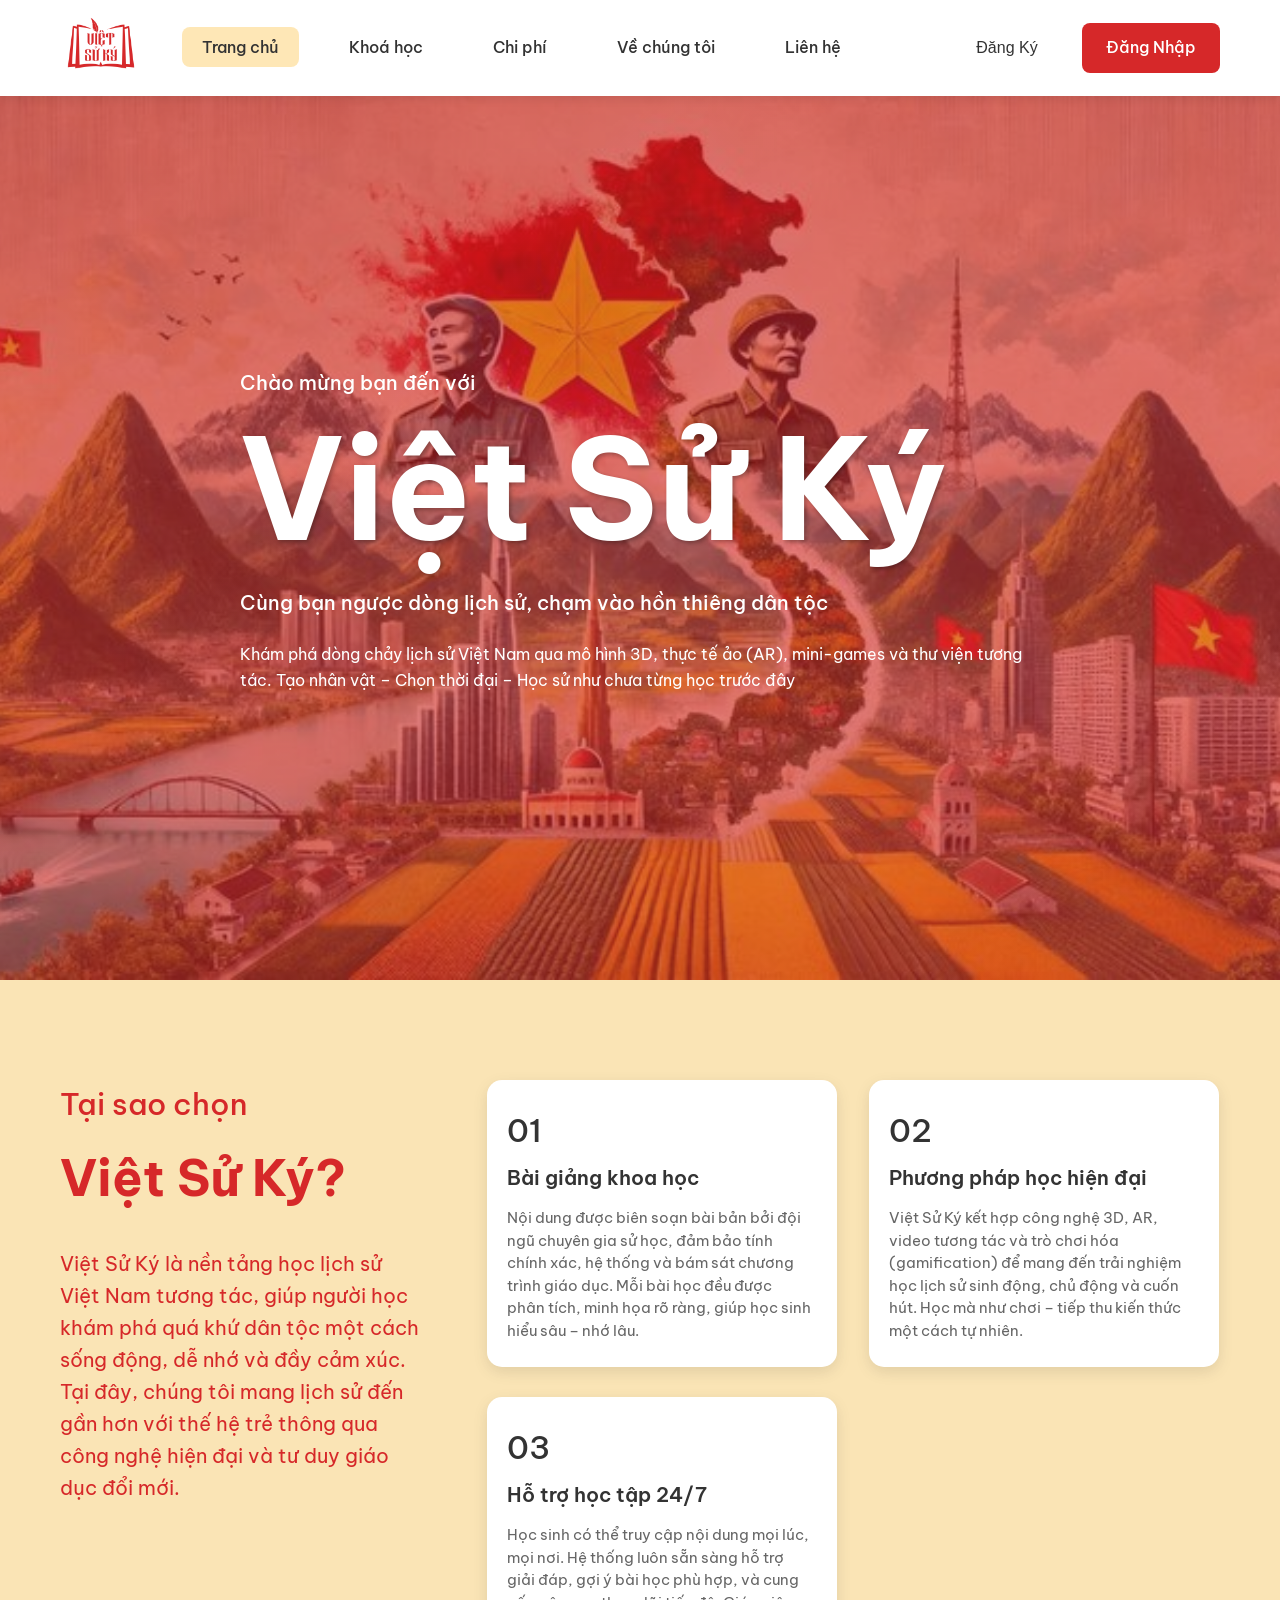
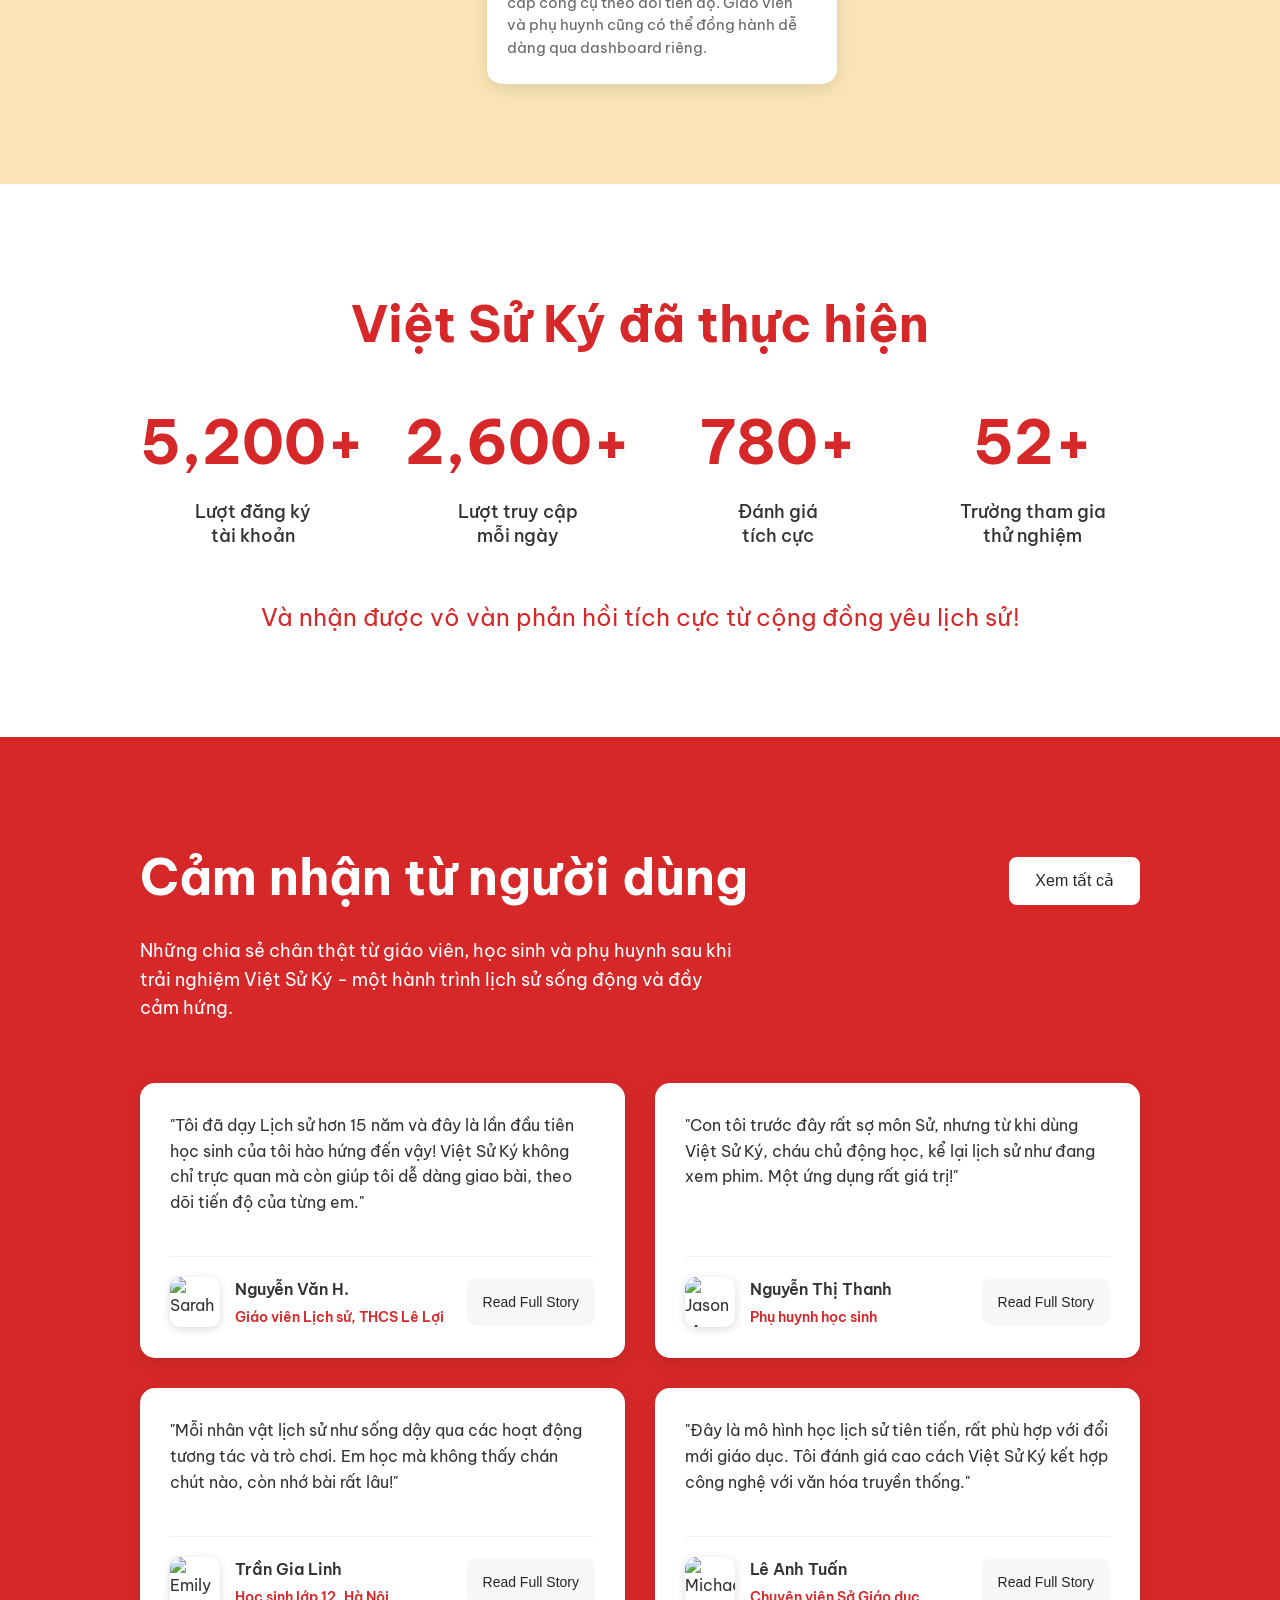
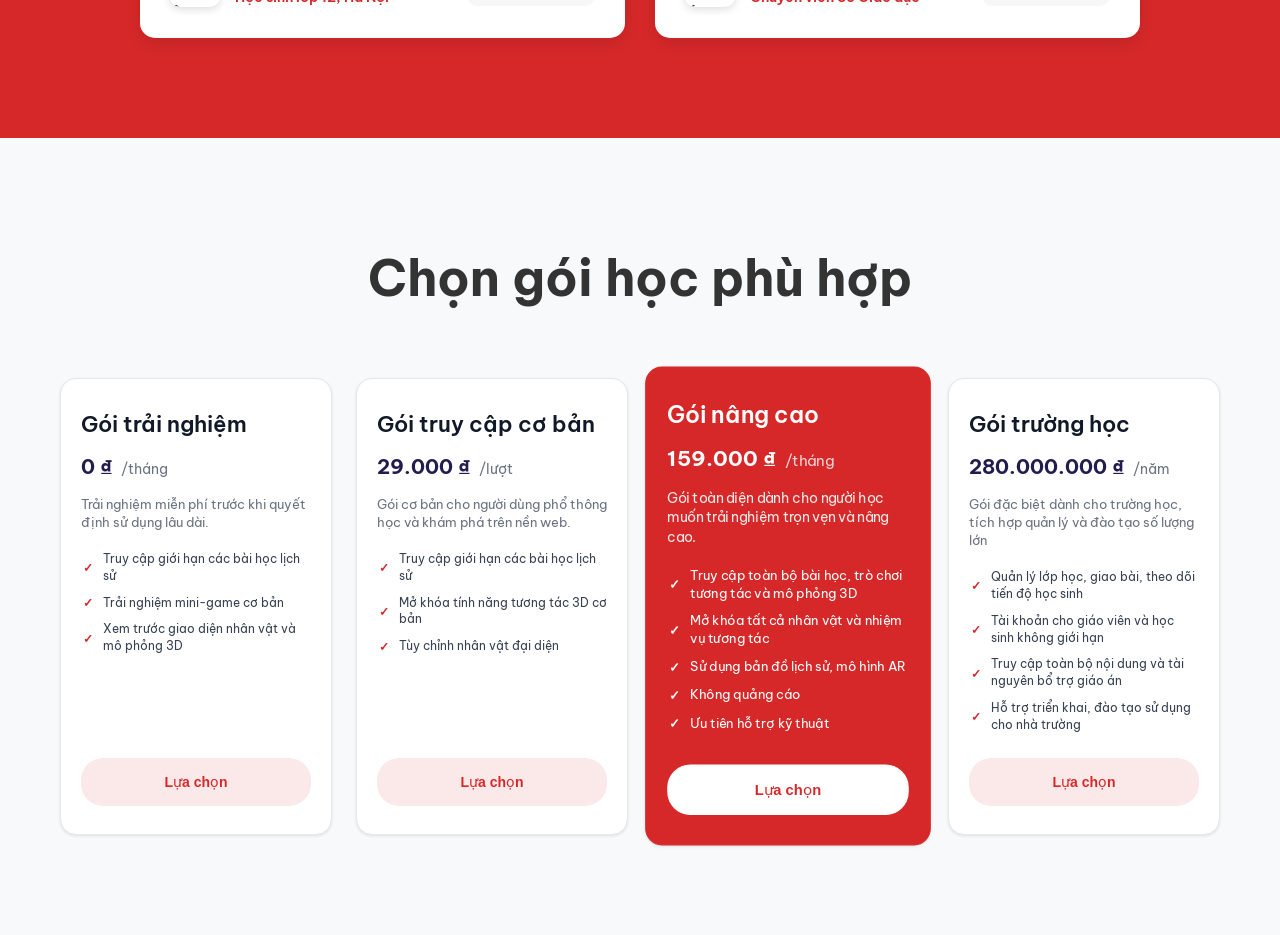
==== index.html @ 9596177c "1" ====
<!DOCTYPE html>
<html lang="vi">

<head>
    <meta charset="UTF-8">
    <meta name="viewport" content="width=device-width, initial-scale=1.0">
    <link href="https://fonts.googleapis.com/css?family=Be+Vietnam+Pro:300,400,500,600,700&display=swap"
        rel="stylesheet" />
    <link href="https://fonts.googleapis.com/css?family=Be+Vietnam:300,400,500,600,700&display=swap" rel="stylesheet" />
    <link href="css/main.css" rel="stylesheet" />
    <link href="css/page-transition.css" rel="stylesheet" />
    <title>Việt Sử Ký - Trang học lịch sử Việt Nam</title>
    <script>
        // Immediate loader hide for back navigation
        if (window.performance && window.performance.navigation.type === 2) {
            // This is back/forward navigation - hide loader immediately
            document.addEventListener('DOMContentLoaded', function () {
                const loader = document.getElementById('pageLoader');
                if (loader) {
                    loader.style.display = 'none';
                }
                const pageContent = document.querySelector('.page-content');
                if (pageContent) {
                    pageContent.style.opacity = '1';
                    pageContent.style.transform = 'translateY(0)';
                }
                // Header will be handled by script.js
                document.body.style.opacity = '1';
            });
        }
    </script>
</head>

<body>
    <!-- Page Loader -->
    <div id="pageLoader" class="page-loader">
        <div class="loader-content">
            <div class="loader-logo">
                <img src="images/logo.png" alt="Việt Sử Ký Logo">
            </div>
            <div class="loader-title">Việt Sử Ký</div>
            <div class="loader-text">Đang tải...</div>
            <div class="loader-progress">
                <div class="progress-bar"></div>
            </div>
            <div class="progress-percentage">0%</div>
        </div>
    </div>

    <!-- Header -->
    <header class="header">
        <div class="container">
            <div class="nav-left">
                <div class="logo">
                    <img data-navigate="index" src="images/logo.png" alt="Việt Sử Ký Logo" class="logo-image">
                </div>
                <nav class="nav">
                    <ul class="nav-menu">
                        <li><a data-navigate="index" href="#" class="nav-link active">Trang chủ</a></li>
                        <li><a href="courses.html" data-navigate="courses" class="nav-link">Khoá học</a></li>
                        <li><a href="#pricing" class="nav-link">Chi phí</a></li>
                        <li><a href="#about" class="nav-link">Về chúng tôi</a></li>
                        <li><a href="#contact" class="nav-link">Liên hệ</a></li>
                        <!-- Mobile Auth Buttons -->
                        <li class="mobile-auth-buttons">
                            <button data-navigate="register" class="btn btn-outline">Đăng Ký</button>
                            <a href="login.html" class="btn btn-primary" data-navigate="login">Đăng Nhập</a>
                        </li>
                    </ul>
                </nav>
            </div>
            <div class="auth-buttons">
                <button data-navigate="register" class="btn btn-outline">Đăng Ký</button>
                <a href="login.html" class="btn btn-primary" data-navigate="login">Đăng Nhập</a>
            </div>
            <button class="mobile-menu-toggle">
                <span></span>
                <span></span>
                <span></span>
            </button>
        </div>
    </header>

    <!-- Page Content -->
    <div class="page-content">

        <!-- Hero Section -->
        <section class="hero">
            <div class="hero-background"></div>
            <div class="hero-content">
                <div class="hero-text">
                    <p class="hero-greeting">Chào mừng bạn đến với</p>
                    <h1 class="hero-title">Việt Sử Ký</h1>
                    <p class="hero-subtitle">Cùng bạn ngược dòng lịch sử, chạm vào hồn thiêng dân tộc</p>
                    <br>
                    <p>Khám phá dòng chảy lịch sử Việt Nam qua mô hình 3D, thực tế ảo (AR), mini-games và thư viện tương
                        tác. Tạo nhân vật – Chọn thời đại – Học sử như chưa từng học trước đây</p>
                </div>
            </div>
        </section>

        <!-- What makes us different section -->
        <section class="features">
            <div class="container">
                <div class="features-content">
                    <div class="features-text">
                        <h2 class="features-title">
                            <span class="features-title-small">Tại sao chọn</span>
                            <span class="features-title-large">Việt Sử Ký?</span>
                        </h2>
                        <p class="features-description">
                            Việt Sử Ký là nền tảng học lịch sử Việt Nam tương tác, giúp người học khám phá quá khứ dân
                            tộc một cách sống động, dễ nhớ và đầy cảm xúc. Tại đây, chúng tôi mang lịch sử đến gần hơn
                            với thế hệ trẻ thông qua công nghệ hiện đại và tư duy giáo dục đổi mới.

                        </p>
                    </div>
                    <div class="features-cards">
                        <div class="feature-card">
                            <div class="feature-number">01</div>
                            <h3 class="feature-title">Bài giảng khoa học</h3>
                            <p class="feature-description">
                                Nội dung được biên soạn bài bản bởi đội ngũ chuyên gia sử học, đảm bảo tính chính xác,
                                hệ thống và bám sát chương trình giáo dục. Mỗi bài học đều được phân tích, minh họa rõ
                                ràng, giúp học sinh hiểu sâu – nhớ lâu.
                            </p>
                        </div>
                        <div class="feature-card">
                            <div class="feature-number">02</div>
                            <h3 class="feature-title">Phương pháp học hiện đại</h3>
                            <p class="feature-description">
                                Việt Sử Ký kết hợp công nghệ 3D, AR, video tương tác và trò chơi hóa (gamification) để
                                mang đến trải nghiệm học lịch sử sinh động, chủ động và cuốn hút. Học mà như chơi – tiếp
                                thu kiến thức một cách tự nhiên.
                            </p>
                        </div>
                        <div class="feature-card">
                            <div class="feature-number">03</div>
                            <h3 class="feature-title">Hỗ trợ học tập 24/7</h3>
                            <p class="feature-description">
                                Học sinh có thể truy cập nội dung mọi lúc, mọi nơi. Hệ thống luôn sẵn sàng hỗ trợ giải
                                đáp, gợi ý bài học phù hợp, và cung cấp công cụ theo dõi tiến độ. Giáo viên và phụ huynh
                                cũng có thể đồng hành dễ dàng qua dashboard riêng.

                            </p>
                        </div>
                    </div>
                </div>
            </div>
        </section>

        <!-- Achievements section -->
        <section class="achievements">
            <div class="container">
                <div class="achievements-content">
                    <div class="achievements-text">
                        <h2 class="achievements-title">Việt Sử Ký đã thực hiện</h2>

                    </div>
                    <div class="achievements-stats">
                        <div class="stat-item">
                            <div class="stat-number">10,000+</div>
                            <div class="stat-label">Lượt đăng ký<br>tài khoản</div>
                        </div>
                        <div class="stat-item">
                            <div class="stat-number">5,000+</div>
                            <div class="stat-label">Lượt truy cập<br>mỗi ngày</div>
                        </div>
                        <div class="stat-item">
                            <div class="stat-number">1,500+</div>
                            <div class="stat-label">Đánh giá<br>tích cực</div>
                        </div>
                        <div class="stat-item">
                            <div class="stat-number">100+</div>
                            <div class="stat-label">Trường tham gia<br>thử nghiệm</div>
                        </div>
                    </div>
                    <br> <br>
                    <div class="achievements-text">
                        <p class="achievements-description">
                            Và nhận được vô vàn phản hồi tích cực từ cộng đồng yêu lịch sử!
                        </p>
                    </div>
                </div>
            </div>
        </section>

        <!-- Feedback section -->
        <section class="feedback">
            <div class="container">
                <div class="feedback-header">
                    <div class="feedback-title">
                        <h2>Cảm nhận từ người dùng</h2>
                        <p>Những chia sẻ chân thật từ giáo viên, học sinh và phụ huynh sau khi trải nghiệm Việt Sử Ký -
                            một hành trình lịch sử sống động và đầy cảm hứng.</p>
                    </div>
                    <button class="btn btn-outline">Xem tất cả</button>
                </div>
                <div class="feedback-grid">
                    <div class="feedback-card">
                        <p class="feedback-text">
                            "Tôi đã dạy Lịch sử hơn 15 năm và đây là lần đầu tiên học sinh của tôi hào hứng đến vậy!
                            Việt Sử Ký không chỉ trực quan mà còn giúp tôi dễ dàng giao bài, theo dõi tiến độ của từng
                            em."
                        </p>
                        <div class="feedback-author">
                            <div class="author-info">
                                <div class="author-avatar">
                                    <img src="https://i.pravatar.cc/50?img=1" alt="Sarah L">
                                </div>
                                <div class="author-details">
                                    <span class="author-name">Nguyễn Văn H.</span>
                                    <span class="author-job">Giáo viên Lịch sử, THCS Lê Lợi</span>
                                </div>
                            </div>
                            <button class="read-more">Read Full Story</button>
                        </div>
                    </div>
                    <div class="feedback-card">
                        <p class="feedback-text">
                            "Con tôi trước đây rất sợ môn Sử, nhưng từ khi dùng Việt Sử Ký, cháu chủ động học, kể lại
                            lịch sử như đang xem phim. Một ứng dụng rất giá trị!"
                        </p>
                        <div class="feedback-author">
                            <div class="author-info">
                                <div class="author-avatar">
                                    <img src="https://i.pravatar.cc/50?img=11" alt="Jason M">
                                </div>
                                <div class="author-details">
                                    <span class="author-name">Nguyễn Thị Thanh</span>
                                    <span class="author-job">Phụ huynh học sinh</span>
                                </div>
                            </div>
                            <button class="read-more">Read Full Story</button>
                        </div>
                    </div>
                    <div class="feedback-card">
                        <p class="feedback-text">
                            "Mỗi nhân vật lịch sử như sống dậy qua các hoạt động tương tác và trò chơi. Em học mà không
                            thấy chán chút nào, còn nhớ bài rất lâu!"

                        </p>
                        <div class="feedback-author">
                            <div class="author-info">
                                <div class="author-avatar">
                                    <img src="https://i.pravatar.cc/50?img=5" alt="Emily R">
                                </div>
                                <div class="author-details">
                                    <span class="author-name">Trần Gia Linh</span>
                                    <span class="author-job">Học sinh lớp 12, Hà Nội</span>
                                </div>
                            </div>
                            <button class="read-more">Read Full Story</button>
                        </div>
                    </div>
                    <div class="feedback-card">
                        <p class="feedback-text">
                            "Đây là mô hình học lịch sử tiên tiến, rất phù hợp với đổi mới giáo dục. Tôi đánh giá cao
                            cách Việt Sử Ký kết hợp công nghệ với văn hóa truyền thống."
                        </p>
                        <div class="feedback-author">
                            <div class="author-info">
                                <div class="author-avatar">
                                    <img src="https://i.pravatar.cc/50?img=8" alt="Michael K">
                                </div>
                                <div class="author-details">
                                    <span class="author-name">Lê Anh Tuấn</span>
                                    <span class="author-job">Chuyên viên Sở Giáo dục</span>
                                </div>
                            </div>
                            <button class="read-more">Read Full Story</button>
                        </div>
                    </div>
                </div>
            </div>
        </section>

        <!-- Pricing section -->
        <section class="pricing" id="pricing">
            <div class="container">
                <h2 class="pricing-title">Chọn gói học phù hợp</h2>
                <div class="pricing-grid">
                    <div class="pricing-card">
                        <div class="pricing-header">
                            <h3 class="plan-name">Gói trải nghiệm</h3>
                            <div class="plan-price">
                                <span class="price">0 ₫</span>
                                <span class="period">/tháng</span>
                            </div>
                            <p class="plan-description">
                                Trải nghiệm miễn phí trước khi quyết định sử dụng lâu dài.
                            </p>
                        </div>
                        <div class="pricing-features">
                            <div class="feature">
                                <span class="feature-icon">✓</span>
                                <span class="feature-text">Truy cập giới hạn các bài học lịch sử</span>
                            </div>
                            <div class="feature">
                                <span class="feature-icon">✓</span>
                                <span class="feature-text">Trải nghiệm mini-game cơ bản</span>
                            </div>
                            <div class="feature">
                                <span class="feature-icon">✓</span>
                                <span class="feature-text">Xem trước giao diện nhân vật và mô phỏng 3D</span>
                            </div>
                        </div>
                        <button class="btn btn-outline pricing-btn">Lựa chọn</button>
                    </div>

                    <div class="pricing-card">
                        <div class="pricing-header">
                            <h3 class="plan-name">Gói truy cập cơ bản</h3>
                            <div class="plan-price">
                                <span class="price">29.000 ₫</span>
                                <span class="period">/lượt</span>
                            </div>
                            <p class="plan-description">
                                Gói cơ bản cho người dùng phổ thông học và khám phá trên nền web.
                            </p>
                        </div>
                        <div class="pricing-features">
                            <div class="feature">
                                <span class="feature-icon">✓</span>
                                <span class="feature-text">Truy cập giới hạn các bài học lịch sử</span>
                            </div>
                            <div class="feature">
                                <span class="feature-icon">✓</span>
                                <span class="feature-text">Mở khóa tính năng tương tác 3D cơ bản</span>
                            </div>
                            <div class="feature">
                                <span class="feature-icon">✓</span>
                                <span class="feature-text">Tùy chỉnh nhân vật đại diện</span>
                            </div>
                        </div>
                        <button class="btn btn-outline pricing-btn">Lựa chọn</button>
                    </div>

                    <div class="pricing-card featured">
                        <div class="pricing-header">
                            <h3 class="plan-name">Gói nâng cao</h3>
                            <div class="plan-price">
                                <span class="price">159.000 ₫</span>
                                <span class="period">/tháng</span>
                            </div>
                            <p class="plan-description">
                                Gói toàn diện dành cho người học muốn trải nghiệm trọn vẹn và nâng cao.
                            </p>
                        </div>
                        <div class="pricing-features">
                            <div class="feature">
                                <span class="feature-icon">✓</span>
                                <span class="feature-text">Truy cập toàn bộ bài học, trò chơi tương tác và mô phỏng 3D</span>
                            </div>
                            <div class="feature">
                                <span class="feature-icon">✓</span>
                                <span class="feature-text">Mở khóa tất cả nhân vật và nhiệm vụ tương tác</span>
                            </div>
                            <div class="feature">
                                <span class="feature-icon">✓</span>
                                <span class="feature-text">Sử dụng bản đồ lịch sử, mô hình AR</span>
                            </div>
                            <div class="feature">
                                <span class="feature-icon">✓</span>
                                <span class="feature-text">Không quảng cáo</span>
                            </div>
                            <div class="feature">
                                <span class="feature-icon">✓</span>
                                <span class="feature-text">Ưu tiên hỗ trợ kỹ thuật</span>
                            </div>
                        </div>
                        <button class="btn btn-primary pricing-btn">Lựa chọn</button>
                    </div>

                    <div class="pricing-card">
                        <div class="pricing-header">
                            <h3 class="plan-name">Gói trường học</h3>
                            <div class="plan-price">
                                <span class="price">280.000.000 ₫</span>
                                <span class="period">/năm</span>
                            </div>
                            <p class="plan-description">
                               Gói đặc biệt dành cho trường học, tích hợp quản lý và đào tạo số lượng lớn
                            </p>
                        </div>
                        <div class="pricing-features">
                            <div class="feature">
                                <span class="feature-icon">✓</span>
                                <span class="feature-text">Quản lý lớp học, giao bài, theo dõi tiến độ học sinh</span>
                            </div>
                            <div class="feature">
                                <span class="feature-icon">✓</span>
                                <span class="feature-text">Tài khoản cho giáo viên và học sinh không giới hạn</span>
                            </div>
                            <div class="feature">
                                <span class="feature-icon">✓</span>
                                <span class="feature-text">Truy cập toàn bộ nội dung và tài nguyên bổ trợ giáo án</span>
                            </div>
                            <div class="feature">
                                <span class="feature-icon">✓</span>
                                <span class="feature-text">Hỗ trợ triển khai, đào tạo sử dụng cho nhà trường</span>
                            </div>
                        </div>
                        <button class="btn btn-outline pricing-btn">Lựa chọn</button>
                    </div>
                </div>
            </div>
        </section>

        <script src="js/navigation.js"></script>
        <script src="js/script.js"></script>
        <script src="js/page-transition.js"></script>
        <script src="js/simple-navigation.js"></script>
    </div>
</body>

</html>
---- css/main.css ----
/* Reset and Base Styles */
* {
    margin: 0;
    padding: 0;
    box-sizing: border-box;
}

body {
    font-family: 'Be Vietnam Pro', sans-serif;
    line-height: 1.6;
    color: #333;
    background-color: #f8fafd;
    overflow-x: hidden;
    opacity: 0;
    transition: opacity 0.5s ease-in-out;
}

body.page-loaded {
    opacity: 1;
}

.container {
    max-width: 1200px;
    margin: 0 auto;
    padding: 0 20px;
    width: 100%;
}

/* Prevent horizontal scrolling */
html {
    overflow-x: hidden;
}

/* Smooth scrolling */
html {
    scroll-behavior: smooth;
}

/* Scroll Animations */
@keyframes fadeInUp {
    from {
        opacity: 0;
        transform: translateY(60px);
    }
    to {
        opacity: 1;
        transform: translateY(0);
    }
}

@keyframes fadeInLeft {
    from {
        opacity: 0;
        transform: translateX(-60px);
    }
    to {
        opacity: 1;
        transform: translateX(0);
    }
}

@keyframes fadeInRight {
    from {
        opacity: 0;
        transform: translateX(60px);
    }
    to {
        opacity: 1;
        transform: translateX(0);
    }
}

@keyframes fadeInDown {
    from {
        opacity: 0;
        transform: translateY(-60px);
    }
    to {
        opacity: 1;
        transform: translateY(0);
    }
}

@keyframes scaleIn {
    from {
        opacity: 0;
        transform: scale(0.8);
    }
    to {
        opacity: 1;
        transform: scale(1);
    }
}

@keyframes slideInUp {
    from {
        opacity: 0;
        transform: translateY(100px);
    }
    to {
        opacity: 1;
        transform: translateY(0);
    }
}

/* Base animation classes */
.animate-on-scroll {
    opacity: 0;
    transform: translateY(60px);
    transition: all 0.8s cubic-bezier(0.25, 0.46, 0.45, 0.94);
}

.animate-on-scroll.animate-in {
    opacity: 1;
    transform: translateY(0);
}

/* Specific animations for different elements */
.features.animate-on-scroll {
    animation: fadeInUp 1s ease-out forwards;
}

.achievements.animate-on-scroll {
    animation: fadeInUp 1s ease-out forwards;
}

.feedback.animate-on-scroll {
    animation: fadeInUp 1s ease-out forwards;
}

.pricing.animate-on-scroll {
    animation: fadeInUp 1s ease-out forwards;
}

/* Card animations */
.card-item {
    opacity: 0;
    transform: translateY(40px);
    transition: all 0.6s cubic-bezier(0.25, 0.46, 0.45, 0.94);
}

.card-item.animate-in {
    opacity: 1;
    transform: translateY(0);
}

/* Hero animation */
.hero-content {
    opacity: 0;
    transform: translateY(40px);
    transition: all 1.2s cubic-bezier(0.25, 0.46, 0.45, 0.94);
}

.hero-content.hero-revealed {
    opacity: 1;
    transform: translateY(0);
}

/* Achievements stats animation */
.achievements-stats .stat-item {
    opacity: 0;
    transform: translateY(30px);
    transition: all 0.6s cubic-bezier(0.25, 0.46, 0.45, 0.94);
}

.achievements-stats .stat-item.animate-in {
    opacity: 1;
    transform: translateY(0);
}

/* Header scroll effect */
.header {
    transition: all 0.6s ease-out;
    /* Header Animation for page load */
    opacity: 0;
    transform: translateY(-20px);
}

/* Header will be shown via JavaScript in script.js */

/* Enhanced hover effects */
.feature-card {
    transition: all 0.4s cubic-bezier(0.25, 0.46, 0.45, 0.94);
}

.feature-card:hover {
    transform: translateY(-10px) scale(1.02);
    box-shadow: 0 15px 40px rgba(0, 0, 0, 0.15);
}

.feedback-card {
    transition: all 0.4s cubic-bezier(0.25, 0.46, 0.45, 0.94);
}

.feedback-card:hover {
    transform: translateY(-8px) scale(1.01);
    box-shadow: 0 12px 35px rgba(0, 0, 0, 0.12);
}

.pricing-card {
    transition: all 0.4s cubic-bezier(0.25, 0.46, 0.45, 0.94);
}

.pricing-card:hover {
    transform: translateY(-6px) scale(1.02);
    box-shadow: 0 12px 30px rgba(0, 0, 0, 0.15);
}

.pricing-card.featured:hover {
    transform: scale(1.05) translateY(-8px);
    box-shadow: 0 20px 50px rgba(214, 40, 41, 0.3);
}

/* Smooth button animations */
.btn {
    transition: all 0.3s cubic-bezier(0.25, 0.46, 0.45, 0.94);
    position: relative;
    overflow: hidden;
}

.btn::before {
    content: '';
    position: absolute;
    top: 0;
    left: -100%;
    width: 100%;
    height: 100%;
    background: linear-gradient(90deg, transparent, rgba(255, 255, 255, 0.2), transparent);
    transition: left 0.6s;
}

.btn:hover::before {
    left: 100%;
}

.btn:hover {
    transform: translateY(-3px);
    box-shadow: 0 8px 25px rgba(0, 0, 0, 0.2);
}

/* Text reveal animation */
.text-reveal {
    opacity: 0;
    transform: translateY(30px);
    transition: all 0.8s cubic-bezier(0.25, 0.46, 0.45, 0.94);
}

.text-reveal.animate-in {
    opacity: 1;
    transform: translateY(0);
}

/* Scroll to top button animations */
.scroll-to-top:hover {
    background: #b21e1f !important;
    transform: translateY(0) scale(1.1) !important;
    box-shadow: 0 8px 25px rgba(214, 40, 41, 0.4) !important;
}

.scroll-to-top:active {
    transform: translateY(0) scale(0.95) !important;
}

/* Enhanced loading animations */
@keyframes pulseGlow {
    0%, 100% {
        box-shadow: 0 0 0 0 rgba(214, 40, 41, 0.4);
    }
    50% {
        box-shadow: 0 0 0 20px rgba(214, 40, 41, 0);
    }
}

.pricing-card.featured {
    animation: pulseGlow 3s infinite;
}

/* Staggered animations for statistics */
.stat-item:nth-child(1) { transition-delay: 0.1s; }
.stat-item:nth-child(2) { transition-delay: 0.2s; }
.stat-item:nth-child(3) { transition-delay: 0.3s; }
.stat-item:nth-child(4) { transition-delay: 0.4s; }

/* Enhanced feature cards */
.feature-card:nth-child(1) { transition-delay: 0.1s; }
.feature-card:nth-child(2) { transition-delay: 0.2s; }
.feature-card:nth-child(3) { transition-delay: 0.3s; }

/* Enhanced feedback cards */
.feedback-card:nth-child(1) { transition-delay: 0.1s; }
.feedback-card:nth-child(2) { transition-delay: 0.2s; }
.feedback-card:nth-child(3) { transition-delay: 0.3s; }
.feedback-card:nth-child(4) { transition-delay: 0.4s; }

/* Enhanced pricing cards */
.pricing-card:nth-child(1) { transition-delay: 0.1s; }
.pricing-card:nth-child(2) { transition-delay: 0.2s; }
.pricing-card:nth-child(3) { transition-delay: 0.3s; }
.pricing-card:nth-child(4) { transition-delay: 0.4s; }

/* Floating animation for elements */
@keyframes float {
    0%, 100% {
        transform: translateY(0);
    }
    50% {
        transform: translateY(-10px);
    }
}

.hero-content.hero-revealed {
    animation: float 6s ease-in-out infinite;
}

/* Smooth image loading */
img {
    opacity: 0;
    transition: opacity 0.5s ease-in-out;
}

img.loaded {
    opacity: 1;
}

/* Enhanced focus states */
.btn:focus,
.nav-link:focus,
.mobile-menu-toggle:focus {
    outline: 2px solid #d62829;
    outline-offset: 2px;
    box-shadow: 0 0 0 4px rgba(214, 40, 41, 0.2);
}

/* Scroll indicators */
.scroll-indicator {
    position: fixed;
    top: 0;
    left: 0;
    width: 100%;
    height: 4px;
    background: linear-gradient(90deg, #d62829, #ff6b6b);
    transform: scaleX(0);
    transform-origin: left;
    transition: transform 0.3s ease;
    z-index: 9999;
}

/* Reduced motion for accessibility */
@media (prefers-reduced-motion: reduce) {
    .animate-on-scroll,
    .card-item,
    .hero-content,
    .feature-card,
    .feedback-card,
    .pricing-card,
    .btn,
    .text-reveal {
        animation: none !important;
        transition: none !important;
    }
    
    .hero-content {
        opacity: 1;
        transform: none;
    }
    
    .animate-on-scroll {
        opacity: 1;
        transform: none;
    }
    
    .text-reveal {
        opacity: 1;
        transform: none;
    }
}

/* Buttons */
.btn {
    padding: 12px 24px;
    border: none;
    border-radius: 8px;
    font-size: 16px;
    font-weight: 500;
    cursor: pointer;
    transition: all 0.3s ease;
    text-decoration: none;
    display: inline-block;
    text-align: center;
    min-height: 48px;
    min-width: 120px;
    touch-action: manipulation;
    -webkit-tap-highlight-color: transparent;
}

.btn-primary {
    background-color: #d62829;
    color: white;
}

.btn-primary:hover {
    background-color: #b21e1f;
    transform: translateY(-2px);
}

.btn-outline {
    background-color: transparent;
    color: #333;
}

.btn-outline:hover {
    background-color: #333;
    color: white;
    transform: translateY(-2px);
}

/* Touch-friendly improvements */
@media (hover: none) and (pointer: coarse) {
    .btn:hover {
        transform: none;
    }
    
    .feature-card:hover {
        transform: none;
    }
    
    .pricing-card:hover {
        transform: none;
    }
}

/* Focus states for accessibility */
.btn:focus,
.nav-link:focus,
.mobile-menu-toggle:focus {
    outline: 2px solid #d62829;
    outline-offset: 2px;
}

/* Header */
.header {
    background-color: white;
    box-shadow: 0 2px 10px rgba(0, 0, 0, 0.1);
    position: fixed;
    top: 0;
    left: 0;
    right: 0;
    z-index: 1000;
}

.header .container {
    display: flex;
    justify-content: space-between;
    align-items: center;
    padding: 15px 20px;
}

.nav-left {
    display: flex;
    align-items: center;
    gap: 40px;
}

.logo-text {
    font-size: 24px;
    font-weight: 700;
    color: #d62829;
    text-decoration: none;
}

.nav-menu {
    display: flex;
    list-style: none;
    gap: 30px;
}

.nav-link {
    text-decoration: none;
    color: #333;
    font-weight: 500;
    padding: 10px 20px;
    border-radius: 8px;
    transition: all 0.3s ease;
    font-size: 16px;
}

.nav-link.active {
    background-color: rgba(252, 194, 74, 0.4);
    color: #333;
}

.nav-link:hover {
    background-color: rgba(252, 194, 74, 0.4);
    color: #333;
}

.auth-buttons {
    display: flex;
    gap: 15px;
}

/* Hide mobile auth buttons on desktop */
.mobile-auth-buttons {
    display: none;
}

/* Mobile Menu Toggle */
.mobile-menu-toggle {
    display: none;
    flex-direction: column;
    cursor: pointer;
    padding: 10px;
    border: none;
    background: none;
}

.mobile-menu-toggle span {
    width: 25px;
    height: 3px;
    background-color: #333;
    margin: 3px 0;
    transition: 0.3s;
}

.mobile-menu-toggle.active span:nth-child(1) {
    transform: rotate(-45deg) translate(-5px, 6px);
}

.mobile-menu-toggle.active span:nth-child(2) {
    opacity: 0;
}

.mobile-menu-toggle.active span:nth-child(3) {
    transform: rotate(45deg) translate(-5px, -6px);
}

/* Hero Section */
.hero {
    position: relative;
    height: 100vh;
    display: flex;
    align-items: center;
    background: linear-gradient(135deg, #cc1e1e 0%, #d62829 100%);
    overflow: hidden;
}

.hero-background {
    position: absolute;
    top: 0;
    left: 0;
    right: 0;
    bottom: 0;
    background-image: url('../images/v1_39.png');
    background-size: cover;
    background-position: center;
    opacity: 0.4;
}

.hero-content {
    position: relative;
    z-index: 2;
    width: 100%;
    padding: 0 240px;
}

.hero-text {
    text-align: left;
    color: white;
    max-width: 800px;
}

.hero-greeting {
    font-size: 20px;
    font-weight: 500;
    margin-bottom: 20px;
}

.hero-title {
    font-size: 140px;
    font-weight: 700;
    margin-bottom: 30px;
    text-shadow: 2px 2px 4px rgba(0, 0, 0, 0.3);
    line-height: 1;
}

.hero-subtitle {
    font-size: 20px;
    font-weight: 500;
    max-width: 600px;
    line-height: 1.4;
}

/* Features Section */
.features {
    padding: 100px 0;
    background-color: rgba(252, 194, 74, 0.4);
    overflow-x: hidden;
}

.features-content {
    display: grid;
    grid-template-columns: 1fr 2fr;
    gap: 60px;
    align-items: start;
}

.features-title-small {
    display: block;
    font-size: 30px;
    font-weight: 500;
    color: #d62829;
    margin-bottom: 10px;
}

.features-title-large {
    display: block;
    font-size: 50px;
    font-weight: 700;
    color: #d62829;
    margin-bottom: 30px;
}

.features-description {
    font-size: 20px;
    color: #d62829;
    line-height: 1.6;
}

.features-cards {
    display: grid;
    grid-template-columns: repeat(auto-fit, minmax(280px, 1fr));
    gap: 30px;
    justify-items: center;
}

.feature-card {
    background: white;
    padding: 25px 20px;
    border-radius: 15px;
    box-shadow: 0 5px 15px rgba(0, 0, 0, 0.1);
    transition: transform 0.3s ease;
    display: flex;
    flex-direction: column;
    justify-content: flex-start;
    min-height: 280px;
    width: 100%;
    max-width: 350px;
}

.feature-card:hover {
    transform: translateY(-5px);
}

.feature-number {
    font-size: 32px;
    font-weight: 500;
    color: #333;
    margin-bottom: 10px;
}

.feature-title {
    font-size: 20px;
    font-weight: 600;
    color: #333;
    margin-bottom: 12px;
    line-height: 1.2;
}

.feature-description {
    font-size: 15px;
    color: #666;
    line-height: 1.5;
    flex-grow: 1;
    overflow-y: auto;
    padding-right: 5px;
    max-height: 180px;
    scrollbar-width: thin;
    scrollbar-color: #d62829 #f0f0f0;
    margin-top: 5px;
}

.feature-description::-webkit-scrollbar {
    width: 6px;
}

.feature-description::-webkit-scrollbar-track {
    background: #f0f0f0;
    border-radius: 3px;
}

.feature-description::-webkit-scrollbar-thumb {
    background: #d62829;
    border-radius: 3px;
}

.feature-description::-webkit-scrollbar-thumb:hover {
    background: #b21e1f;
}

/* Achievements Section */
.achievements {
    padding: 100px 0;
    background-color: white;
}

.achievements-content {
    text-align: center;
    max-width: 1000px;
    margin: 0 auto;
}


.achievements-title {
    font-size: 50px;
    font-weight: 700;
    color: #d62829;
    margin-bottom: 30px;
}

.achievements-description {
    font-size: 24px;
    color: #d62829;
    line-height: 1.6;
    max-width: 900px;
    margin: 0 auto;
}

.achievements-stats {
    display: grid;
    grid-template-columns: repeat(4, 1fr);
    gap: 40px;
}

.stat-item {
    text-align: center;
}

.stat-number {
    font-size: 60px;
    font-weight: 700;
    color: #d62829;
    margin-bottom: 10px;
}

.stat-label {
    font-size: 18px;
    font-weight: 500;
    color: #333;
    line-height: 1.3;
}

/* Feedback Section */
.feedback {
    padding: 100px 0;
    background-color: #d62829;
}

.feedback-header {
    display: flex;
    justify-content: space-between;
    align-items: flex-start;
    margin-bottom: 60px;
    max-width: 1000px;
    margin-left: auto;
    margin-right: auto;
}

.feedback-title h2 {
    font-size: 50px;
    font-weight: 700;
    color: white;
    margin-bottom: 20px;
}

.feedback-title p {
    font-size: 18px;
    color: white;
    line-height: 1.6;
    max-width: 600px;
}

.feedback-header .btn {
    margin-top: 20px;
    background-color: white;
    color: #262626;
    border: 2px solid white;
    padding: 10px 24px;
    font-weight: 400;
    transition: all 0.3s ease;
}

.feedback-header .btn:hover {
    background-color: transparent;
    color: white;
}

.feedback-grid {
    display: grid;
    grid-template-columns: repeat(2, 1fr);
    gap: 30px;
    max-width: 1000px;
    margin: 0 auto;
}

.feedback-card {
    background: #FFFFFF;
    padding: 30px;
    border-radius: 15px;
    box-shadow: 0 5px 15px rgba(0, 0, 0, 0.1);
    transition: transform 0.3s ease;
    display: flex;
    flex-direction: column;
    justify-content: space-between;
    min-height: 250px;
    position: relative;
}

.feedback-card:hover {
    transform: translateY(-5px);
}

.feedback-text {
    font-size: 16px;
    color: #333;
    line-height: 1.6;
    margin-bottom: 40px;
    flex-grow: 1;
}

.feedback-author {
    display: flex;
    justify-content: space-between;
    align-items: center;
    margin-top: auto;
    padding-top: 20px;
    border-top: 1px solid #F0F0F0;
}

.author-info {
    display: flex;
    align-items: center;
    gap: 15px;
}

.author-details {
    display: flex;
    flex-direction: column;
    gap: 4px;
}

.author-avatar {
    width: 50px;
    height: 50px;
    border-radius: 10px;
    display: flex;
    align-items: center;
    justify-content: center;
    box-shadow: 0 2px 8px rgba(0,0,0,0.15);
    position: relative;
    overflow: hidden;
}

.author-avatar img {
    width: 100%;
    height: 100%;
    object-fit: cover;
    border-radius: 10px;
}

.author-name {
    font-weight: 600;
    color: #333;
    font-size: 16px;
}

.author-job {
    font-weight: 600;
    color: #d62829;
    font-size: 14px;
}

.read-more {
    background-color: #F7F7F8;
    border: none;
    color: #262626;
    font-weight: 500;
    cursor: pointer;
    padding: 16px 16px;
    border-radius: 10px;
    transition: all 0.3s ease;
    font-size: 14px;
    text-decoration: none;
}

.read-more:hover {
    background-color: #EEEEEE;
    color: #000000;
}

/* Pricing Section */
.pricing {
    padding: 100px 0;
    background-color: #F8F9FA;
}

.pricing-title {
    text-align: center;
    font-size: 50px;
    font-weight: 700;
    color: #333;
    margin-bottom: 60px;
}

.pricing-grid {
    display: grid;
    grid-template-columns: repeat(4, 1fr);
    gap: 24px;
    max-width: 1300px;
    margin: 0 auto;
}

.pricing-card {
    background: white;
    border: 1px solid #E5E7EB;
    border-radius: 16px;
    padding: 28px 20px;
    text-align: left;
    transition: transform 0.3s ease, box-shadow 0.3s ease;
    position: relative;
    box-shadow: 0 1px 3px rgba(0, 0, 0, 0.1);
    display: flex;
    flex-direction: column;
    height: 100%;
}

.pricing-card:hover {
    transform: translateY(-2px);
    box-shadow: 0 4px 12px rgba(0, 0, 0, 0.15);
}

.pricing-card.featured {
    background-color: #d62829;
    color: white;
    border-color: #d62829;
    transform: scale(1.05);
}

.pricing-card.featured:hover {
    transform: scale(1.05) translateY(-2px);
}

.plan-name {
    font-size: 22px;
    font-weight: 600;
    margin-bottom: 12px;
    color: #111827;
}

.pricing-card.featured .plan-name {
    color: white;
}

.plan-price {
    margin-bottom: 16px;
    display: block;
    line-height: 1.2;
}

.price {
    font-size: 20px;
    color: #231D4F;
    font-weight: 700;
    line-height: 1.2;
    display: inline-block;
    vertical-align: baseline;
}

.pricing-card.featured .price {
    color: white;
}

.period {
    font-size: 14px;
    color: #6B7280;
    font-weight: 400;
    line-height: 1.2;
    display: inline-block;
    vertical-align: baseline;
    margin-left: 4px;
}

.pricing-card.featured .period {
    color: rgba(255, 255, 255, 0.8);
}

.plan-description {
    font-size: 13px;
    color: #6B7280;
    margin-bottom: 20px;
    line-height: 1.4;
}

.pricing-card.featured .plan-description {
    color: rgba(255, 255, 255, 0.9);
}

.pricing-features {
    margin-bottom: 24px;
    flex-grow: 1;
    display: flex;
    flex-direction: column;
    gap: 10px;
}

.feature {
    display: flex;
    align-items: center;
    gap: 8px;
    margin-bottom: 0;
    font-size: 12px;
}

.feature-icon {
    color: #d62829;
    font-weight: bold;
    width: 14px;
    height: 14px;
    display: flex;
    align-items: center;
    justify-content: center;
    flex-shrink: 0;
}

.pricing-card.featured .feature-icon {
    color: white;
}

.feature-text {
    color: #374151;
    line-height: 1.4;
}

.pricing-card.featured .feature-text {
    color: white;
}

.pricing-btn {
    width: 100%;
    padding: 12px 24px;
    font-size: 14px;
    font-weight: 550;
    border-radius: 22px;
    border: 0px solid #d62829;
    background-color: #FBE9EA;
    color: #d62829;
    cursor: pointer;
    transition: all 0.3s ease;
    margin-top: auto;
}

.pricing-btn:hover {
    background-color: #d62829;
    color: white;
}

.pricing-card.featured .pricing-btn {
    background-color: white;
    color: #d62829;
    border: 1px solid white;
}

.pricing-card.featured .pricing-btn:hover {
    background-color: rgba(255, 255, 255, 0.9);
    color: #d62829;
}

/* Page content wrapper for transitions */
.page-content {
    opacity: 0;
    transform: translateY(30px);
    transition: all 0.8s ease-out;
    padding-top: 80px; /* Add padding to account for fixed header */
}

.page-content.show {
    opacity: 1;
    transform: translateY(0);
}

/* Direct page load - no transition */
.page-content.direct-load {
    opacity: 1;
    transform: translateY(0);
    transition: none;
    padding-top: 80px; /* Maintain padding for direct load */
}

@keyframes fadeInUp {
    from {
        opacity: 0;
        transform: translateY(30px);
    }
    to {
        opacity: 1;
        transform: translateY(0);
    }
}

/* Button loading states */
.btn-loading {
    position: relative;
    pointer-events: none;
}

.btn-loading span {
    opacity: 0.7;
}

.btn-loading::after {
    content: '';
    position: absolute;
    right: 10px;
    top: 50%;
    transform: translateY(-50%);
    width: 16px;
    height: 16px;
    border: 2px solid rgba(255, 255, 255, 0.3);
    border-top: 2px solid #fff;
    border-radius: 50%;
    animation: spin 1s linear infinite;
}

@keyframes spin {
    0% { transform: translateY(-50%) rotate(0deg); }
    100% { transform: translateY(-50%) rotate(360deg); }
}

/* Responsive Design */
@media (max-width: 1200px) {
    .container {
        padding: 0 40px;
    }
    
    .hero-content {
        padding: 0 60px;
    }
    
    .hero-title {
        font-size: 120px;
    }
    
    .pricing-grid {
        grid-template-columns: repeat(2, 1fr);
        gap: 25px;
    }
    
    .pricing-card:nth-child(3),
    .pricing-card:nth-child(4) {
        margin-top: 30px;
    }
    
    /* Mobile Navigation */
    .mobile-menu-toggle {
        display: flex;
    }
    
    .auth-buttons {
        display: none;
    }
    
    .nav-menu {
        position: fixed;
        top: 70px;
        left: -100%;
        width: 100%;
        background-color: white;
        flex-direction: column;
        box-shadow: 0 2px 10px rgba(0, 0, 0, 0.1);
        transition: left 0.3s ease;
        padding: 20px 0;
        z-index: 1001;
        max-height: calc(100vh - 70px);
        overflow-y: auto;
    }
    
    .nav-menu.mobile-active {
        left: 0;
    }
    
    .nav-menu li {
        width: 100%;
        text-align: center;
    }
    
    .nav-link {
        display: block;
        padding: 15px 20px;
        width: 100%;
    }
    
    /* Mobile Auth Buttons in Menu */
    .mobile-auth-buttons {
        display: flex;
        flex-direction: column;
        padding: 20px;
        gap: 15px;
        border-top: 1px solid #eee;
        margin-top: 20px;
    }
    
    .mobile-auth-buttons .btn {
        width: 100%;
        padding: 12px 20px;
        text-align: center;
        text-decoration: none;
        border-radius: 5px;
        font-weight: 500;
        transition: all 0.3s ease;
    }
    
    .mobile-auth-buttons .btn-outline {
        border: 2px solid #d62829;
        color: #d62829;
        background: transparent;
    }
    
    .mobile-auth-buttons .btn-outline:hover {
        background: #d62829;
        color: white;
    }
    
    .mobile-auth-buttons .btn-primary {
        background: #d62829;
        color: white;
        border: 2px solid #d62829;
    }
    
    .mobile-auth-buttons .btn-primary:hover {
        background: #b21e1f;
        border-color: #b21e1f;
    }
}

@media (max-width: 1024px) {
    .container {
        padding: 0 30px;
    }
    
    .hero-content {
        padding: 0 50px;
    }
    
    .hero-title {
        font-size: 100px;
    }
    
    .features-cards {
        grid-template-columns: repeat(auto-fit, minmax(250px, 1fr));
        gap: 25px;
    }
    
    .features-content {
        grid-template-columns: 1fr;
        gap: 50px;
        text-align: center;
    }
    
    .achievements-stats {
        grid-template-columns: repeat(2, 1fr);
        gap: 30px;
    }
    
    .achievements-title {
        font-size: 40px;
    }
    
    .achievements-description {
        font-size: 18px;
    }
    
    .stat-number {
        font-size: 48px;
    }
    
    .stat-label {
        font-size: 16px;
    }
    
    .feedback-grid {
        grid-template-columns: repeat(2, 1fr);
        gap: 25px;
    }
    
    .pricing-grid {
        grid-template-columns: repeat(2, 1fr);
        gap: 20px;
    }
    
    .pricing-card {
        padding: 32px 24px;
    }
    
    .pricing-card.featured {
        transform: none;
        border: 2px solid #d62829;
    }
    
    .plan-name {
        font-size: 22px;
        margin-bottom: 12px;
    }
    
    .price {
        font-size: 32px;
        margin-bottom: 4px;
    }
    
    .period {
        font-size: 16px;
        margin-bottom: 16px;
    }
    
    .plan-description {
        font-size: 14px;
        margin-bottom: 24px;
    }
    
    .feature-text {
        font-size: 13px;
    }
    
    .pricing-btn {
        padding: 14px 28px;
        font-size: 15px;
    }
}

@media (max-width: 768px) {
    .container {
        padding: 0 20px;
    }
    
    .hero {
        height: 80vh;
    }
    
    .hero-title {
        font-size: 80px;
    }
    
    .hero-content {
        padding: 0 20px;
    }
    
    .hero-greeting {
        font-size: 18px;
    }
    
    .hero-subtitle {
        font-size: 18px;
    }
    
    .mobile-menu-toggle {
        display: flex;
    }
    
    .nav-left {
        gap: 20px;
    }
    
    .header .container {
        flex-wrap: wrap;
    }
    
    .nav-menu {
        position: fixed;
        top: 70px;
        left: -100%;
        width: 100%;
        background-color: white;
        flex-direction: column;
        box-shadow: 0 2px 10px rgba(0, 0, 0, 0.1);
        transition: left 0.3s ease;
        padding: 20px 0;
        z-index: 1001;
        max-height: calc(100vh - 70px);
        overflow-y: auto;
    }
    
    .nav-menu.mobile-active {
        left: 0;
    }
    
    .nav-menu li {
        width: 100%;
        text-align: center;
    }
    
    .nav-link {
        display: block;
        padding: 15px 20px;
        width: 100%;
    }
    
    /* Mobile Auth Buttons in Menu */
    .mobile-auth-buttons {
        display: flex;
        flex-direction: column;
        padding: 20px;
        gap: 15px;
        border-top: 1px solid #eee;
        margin-top: 20px;
    }
    
    .mobile-auth-buttons .btn {
        width: 100%;
        padding: 12px 20px;
        text-align: center;
        text-decoration: none;
        border-radius: 5px;
        font-weight: 500;
        transition: all 0.3s ease;
    }
    
    .mobile-auth-buttons .btn-outline {
        border: 2px solid #d62829;
        color: #d62829;
        background: transparent;
    }
    
    .mobile-auth-buttons .btn-outline:hover {
        background: #d62829;
        color: white;
    }
    
    .mobile-auth-buttons .btn-primary {
        background: #d62829;
        color: white;
        border: 2px solid #d62829;
    }
    
    .mobile-auth-buttons .btn-primary:hover {
        background: #b21e1f;
        border-color: #b21e1f;
    }
}

@media (max-width: 480px) {
    .container {
        padding: 0 15px;
    }
    
    .hero {
        height: 70vh;
    }
    
    .hero-title {
        font-size: 60px;
    }
    
    .hero-content {
        padding: 0 15px;
    }
    
    .hero-greeting {
        font-size: 16px;
    }
    
    .hero-subtitle {
        font-size: 16px;
    }
    
    .header .container {
        padding: 10px 15px;
    }
    
    .logo-text {
        font-size: 20px;
    }
    
    .btn {
        padding: 10px 20px;
        font-size: 14px;
    }
    
    .auth-buttons {
        flex-direction: column;
        gap: 8px;
        width: 100%;
    }
    
    .auth-buttons .btn {
        width: 100%;
    }
    
    .features {
        padding: 40px 0;
    }
    
    .features-title-small {
        font-size: 20px;
    }
    
    .features-title-large {
        font-size: 32px;
    }
    
    .features-description {
        font-size: 16px;
    }
    
    .feature-card {
        padding: 20px 15px;
        min-height: 250px;
        max-width: 100%;
        width: 100%;
    }
    
    .feature-number {
        font-size: 26px;
        margin-bottom: 8px;
    }
    
    .feature-title {
        font-size: 16px;
        margin-bottom: 10px;
    }
    
    .feature-description {
        font-size: 13px;
        max-height: 160px;
        padding-right: 3px;
    }
    
    .feature-description::-webkit-scrollbar {
        width: 4px;
    }
    
    .achievements {
        padding: 40px 0;
    }
    
    .achievements-text {
        margin-bottom: 40px;
    }
    
    .achievements-title {
        font-size: 28px;
    }
    
    .achievements-description {
        font-size: 14px;
    }
    
    .achievements-stats {
        grid-template-columns: repeat(2, 1fr);
        gap: 15px;
    }
    
    .stat-number {
        font-size: 32px;
    }
    
    .stat-label {
        font-size: 12px;
    }
    
    .feedback {
        padding: 40px 0;
    }
    
    .feedback-title h2 {
        font-size: 32px;
    }
    
    .feedback-title p {
        font-size: 16px;
    }
    
    .feedback-card {
        padding: 20px;
        min-height: 200px;
    }
    
    .feedback-text {
        font-size: 14px;
        margin-bottom: 25px;
    }
    
    .feedback-author {
        padding-top: 15px;
        flex-direction: column;
        gap: 15px;
        text-align: center;
    }
    
    .author-avatar {
        width: 40px;
        height: 40px;
    }
    
    .read-more {
        padding: 6px 12px;
        font-size: 12px;
    }
    
    .pricing {
        padding: 40px 0;
    }
    
    .pricing-title {
        font-size: 32px;
    }
    
    .pricing-card {
        padding: 30px 20px;
        margin-bottom: 16px;
    }
    
    .pricing-card.featured {
        transform: none;
        border: 2px solid #d62829;
    }
    
    .plan-name {
        font-size: 20px;
        margin-bottom: 12px;
    }
    
    .price {
        font-size: 28px;
        margin-bottom: 4px;
    }
    
    .period {
        font-size: 16px;
        margin-bottom: 16px;
    }
    
    .plan-description {
        font-size: 14px;
        margin-bottom: 24px;
    }
    
    .feature-text {
        font-size: 12px;
    }
    
    .pricing-btn {
        padding: 12px 24px;
        font-size: 14px;
    }
}

/* Landscape orientation for tablets */
@media (max-width: 1024px) and (orientation: landscape) {
    .hero {
        height: 100vh;
    }
    
    .hero-title {
        font-size: 90px;
    }
}

/* High DPI screens */
@media (-webkit-min-device-pixel-ratio: 2), (min-resolution: 192dpi) {
    .hero-background {
        background-image: url('../images/v1_39.png');
        background-size: cover;
    }
}

/* Extra small screens */
@media (max-width: 400px) {
    .features-cards {
        grid-template-columns: 1fr;
        gap: 15px;
        max-width: 100%;
    }
    
    .feature-card {
        padding: 15px 12px;
        min-height: 220px;
        max-width: 100%;
    }
    
    .feature-number {
        font-size: 22px;
        margin-bottom: 6px;
    }
    
    .feature-title {
        font-size: 14px;
        margin-bottom: 8px;
    }
    
    .feature-description {
        font-size: 12px;
    }
}

/* Logo Image in Header */
.logo .logo-image {
    height: 58px;
    width: auto;
    object-fit: contain;
    cursor: pointer;
    transition: transform 0.3s ease;
}

.logo .logo-image:hover {
    transform: scale(1.05);
}

/* Responsive logo sizing */
@media (max-width: 768px) {
    .logo .logo-image {
        height: 35px;
    }
}
---- css/page-transition.css ----
/* Page Transition Effects */
.page-loader {
    position: fixed;
    top: 0;
    left: 0;
    width: 100%;
    height: 100%;
    background: linear-gradient(135deg, #d62829 0%, #ff6b6b 100%);
    display: flex;
    flex-direction: column;
    justify-content: center;
    align-items: center;
    z-index: 9999;
    opacity: 1;
    visibility: visible;
    transition: all 0.8s cubic-bezier(0.4, 0, 0.2, 1);
}

.page-loader.fade-out {
    opacity: 0;
    visibility: hidden;
    transform: scale(1.1);
}

.loader-content {
    text-align: center;
    color: white;
    display: flex;
    flex-direction: column;
    align-items: center;
    gap: 20px;
    max-width: 300px;
}

.loader-logo {
    width: 80px;
    height: 80px;
    margin-bottom: 20px;
    animation: logoFloat 2s ease-in-out infinite;
}

.loader-logo img {
    width: 100%;
    height: 100%;
    object-fit: contain;
    filter: brightness(0) invert(1);
}

@keyframes logoFloat {
    0%, 100% {
        transform: translateY(0px);
    }
    50% {
        transform: translateY(-10px);
    }
}

.loader-title {
    font-size: 2.5rem;
    font-weight: 700;
    margin-bottom: 1rem;
    animation: pulse 2s infinite;
    font-family: 'Be Vietnam Pro', sans-serif;
}

.loader-text {
    font-size: 1.1rem;
    margin-bottom: 2rem;
    opacity: 0.9;
    font-family: 'Be Vietnam Pro', sans-serif;
}

/* Enhanced Progress Bar */
.loader-progress {
    width: 250px;
    height: 6px;
    background: rgba(255, 255, 255, 0.2);
    border-radius: 10px;
    overflow: hidden;
    position: relative;
    margin-top: 20px;
}

.progress-bar {
    height: 100%;
    background: linear-gradient(90deg, 
        rgba(255, 255, 255, 0.8) 0%, 
        rgba(255, 255, 255, 1) 50%, 
        rgba(255, 255, 255, 0.8) 100%);
    border-radius: 10px;
    width: 0%;
    transition: width 0.1s ease-out;
    position: relative;
    overflow: hidden;
}

.progress-bar::after {
    content: '';
    position: absolute;
    top: 0;
    left: -100%;
    width: 100%;
    height: 100%;
    background: linear-gradient(90deg, 
        transparent 0%, 
        rgba(255, 255, 255, 0.6) 50%, 
        transparent 100%);
    animation: shimmer 1.5s infinite;
}

@keyframes progressAnimation {
    from {
        width: 0%;
    }
    to {
        width: 100%;
    }
}

@keyframes shimmer {
    0% {
        left: -100%;
    }
    100% {
        left: 100%;
    }
}

/* Progress Percentage */
.progress-percentage {
    font-size: 0.9rem;
    margin-top: 10px;
    font-weight: 500;
    opacity: 0.8;
    font-family: 'Be Vietnam Pro', sans-serif;
}

/* Spinner Animation */
.loader-spinner {
    width: 50px;
    height: 50px;
    border: 4px solid rgba(255, 255, 255, 0.3);
    border-top: 4px solid white;
    border-radius: 50%;
    animation: spin 1s linear infinite;
    margin: 20px 0;
}

@keyframes spin {
    0% { transform: rotate(0deg); }
    100% { transform: rotate(360deg); }
}

@keyframes pulse {
    0%, 100% {
        opacity: 1;
        transform: scale(1);
    }
    50% {
        opacity: 0.7;
        transform: scale(1.05);
    }
}

/* Button Loading States */
.btn-loading {
    position: relative;
    pointer-events: none;
    overflow: hidden;
}

.btn-loading::before {
    content: '';
    position: absolute;
    top: 0;
    left: -100%;
    width: 100%;
    height: 100%;
    background: linear-gradient(90deg, 
        transparent 0%, 
        rgba(255, 255, 255, 0.2) 50%, 
        transparent 100%);
    animation: buttonShimmer 1.5s infinite;
}

.btn-loading span {
    opacity: 0.7;
}

.btn-loading::after {
    content: '';
    position: absolute;
    right: 15px;
    top: 50%;
    transform: translateY(-50%);
    width: 16px;
    height: 16px;
    border: 2px solid rgba(255, 255, 255, 0.3);
    border-top: 2px solid #fff;
    border-radius: 50%;
    animation: spin 1s linear infinite;
}

@keyframes buttonShimmer {
    0% {
        left: -100%;
    }
    100% {
        left: 100%;
    }
}

/* Responsive Design */
@media (max-width: 768px) {
    .loader-logo {
        width: 60px;
        height: 60px;
    }
    
    .loader-title {
        font-size: 2rem;
    }
    
    .loader-progress {
        width: 200px;
    }
    
    .loader-content {
        max-width: 250px;
        padding: 0 20px;
    }
}
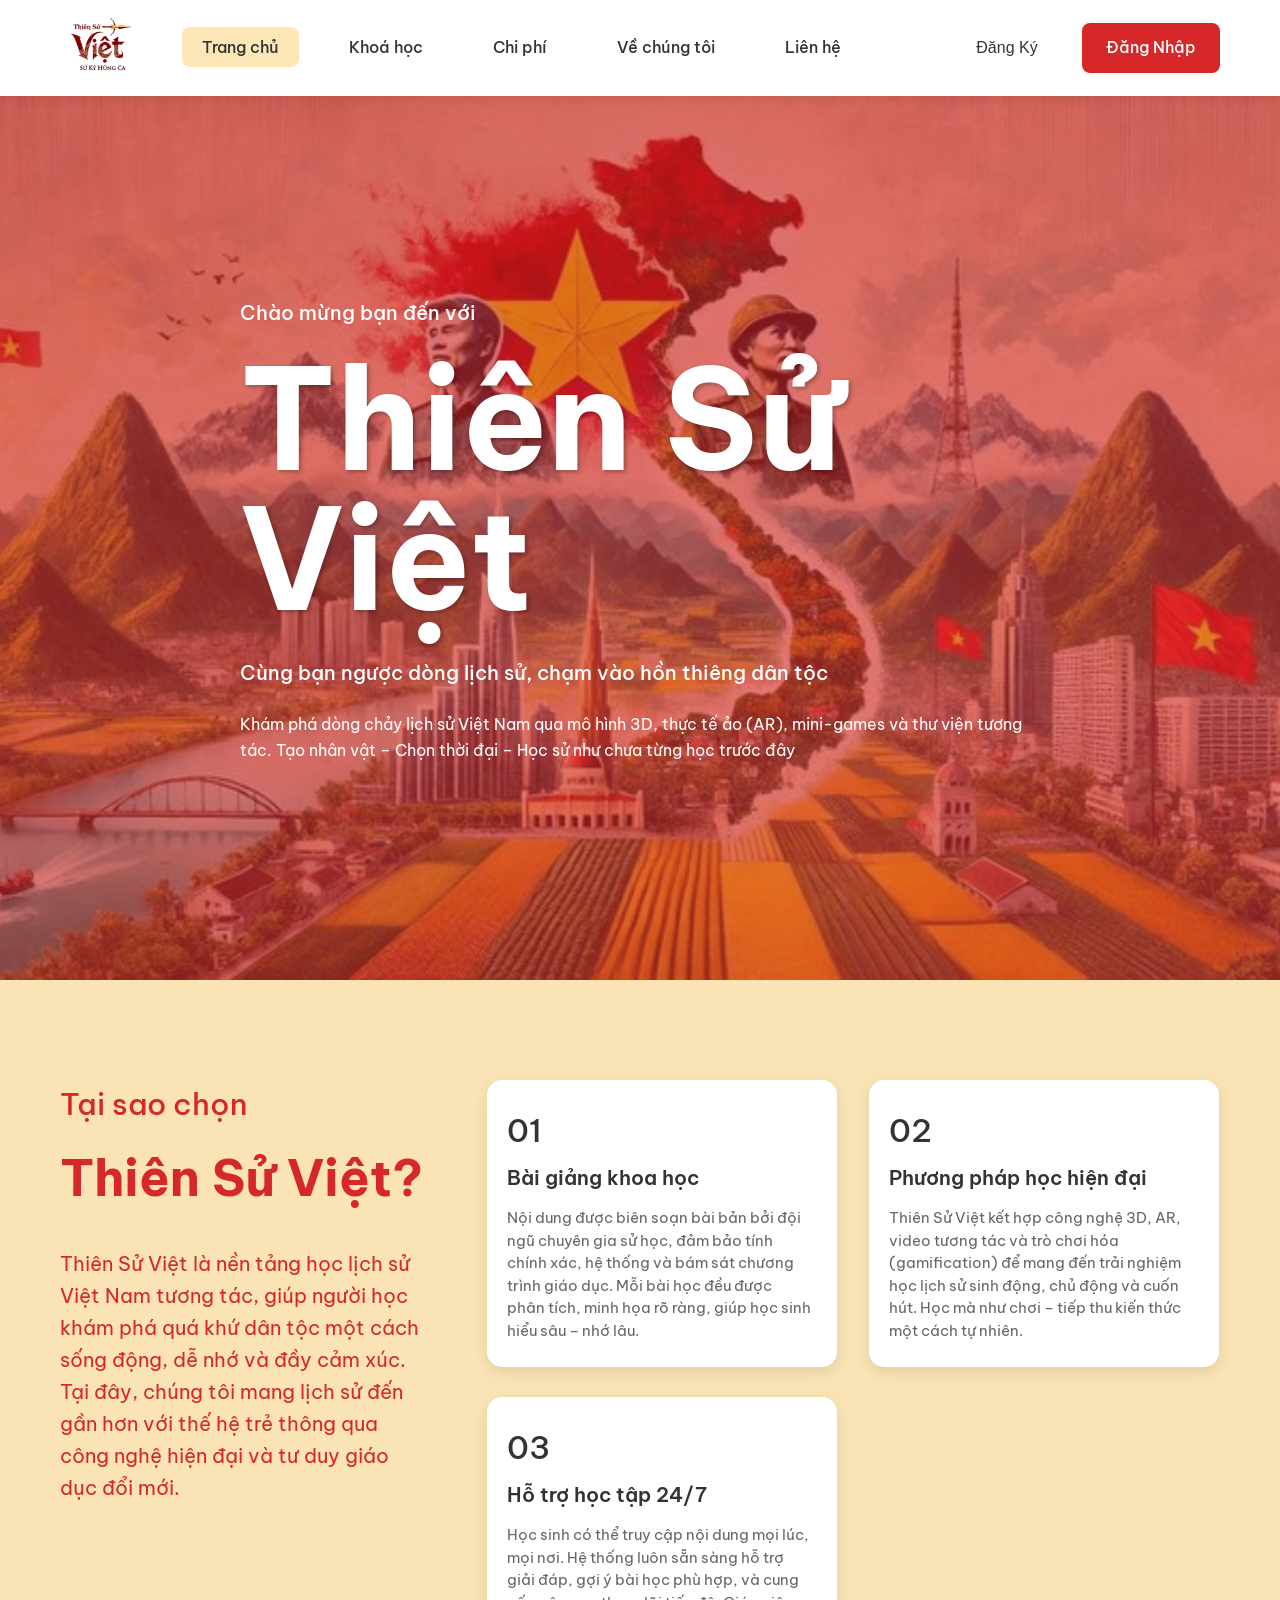
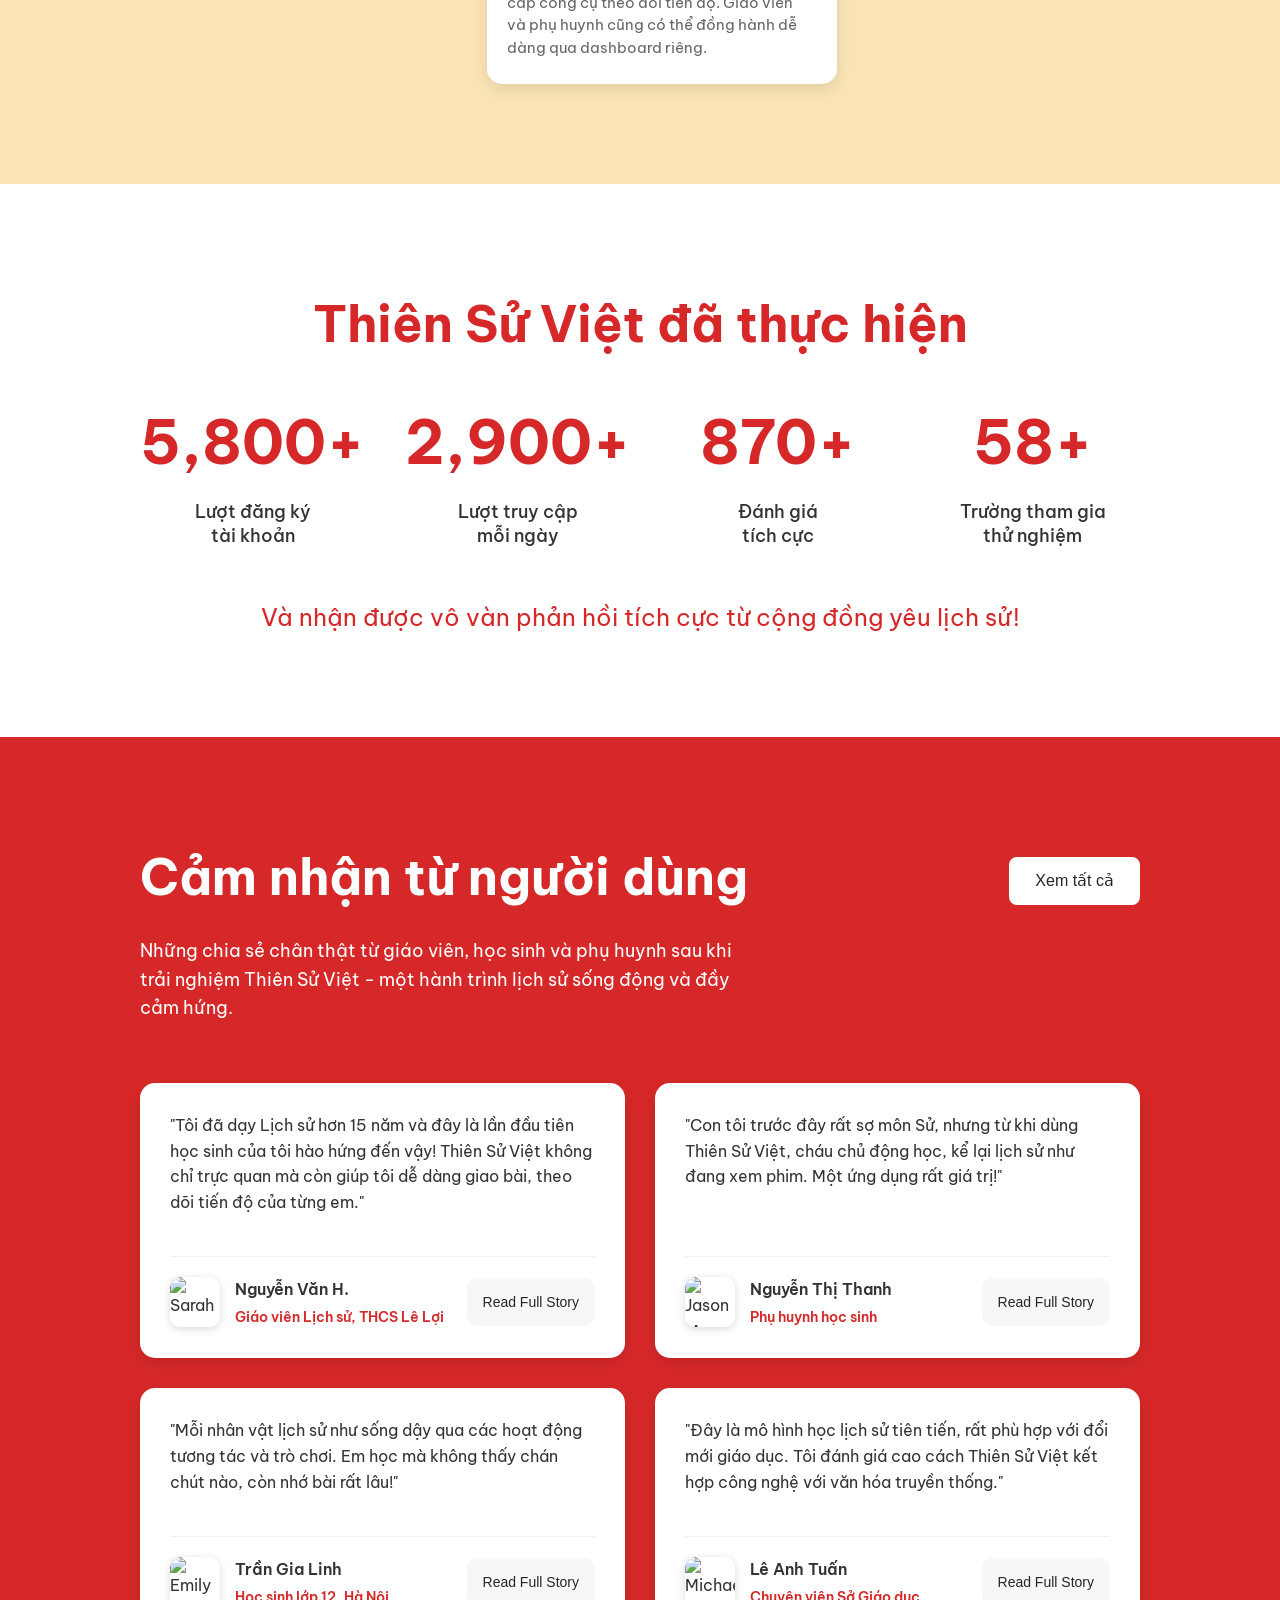
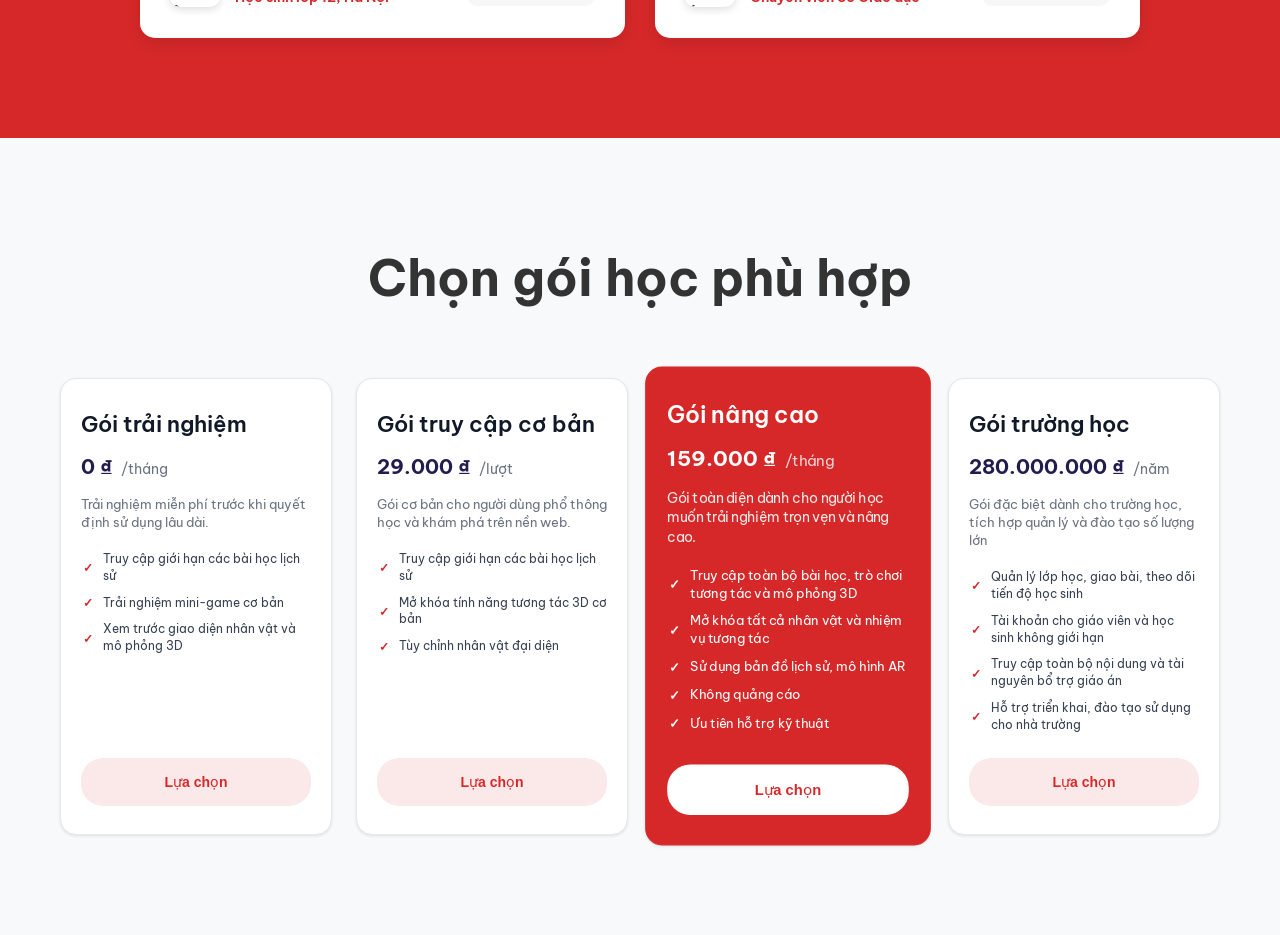
==== commit e63ad4a9: "1" ====
--- a/index.html
+++ b/index.html
@@ -9,7 +9,7 @@
     <link href="https://fonts.googleapis.com/css?family=Be+Vietnam:300,400,500,600,700&display=swap" rel="stylesheet" />
     <link href="css/main.css" rel="stylesheet" />
     <link href="css/page-transition.css" rel="stylesheet" />
-    <title>Việt Sử Ký - Trang học lịch sử Việt Nam</title>
+    <title>Thiên Sử Việt - Trang học lịch sử Việt Nam</title>
     <script>
         // Immediate loader hide for back navigation
         if (window.performance && window.performance.navigation.type === 2) {
@@ -36,9 +36,9 @@
     <div id="pageLoader" class="page-loader">
         <div class="loader-content">
             <div class="loader-logo">
-                <img src="images/logo.png" alt="Việt Sử Ký Logo">
-            </div>
-            <div class="loader-title">Việt Sử Ký</div>
+                <img src="images/avatarNew-cropped.png" alt="Thiên Sử Việt Logo">
+            </div>
+            <div class="loader-title">Thiên Sử Việt</div>
             <div class="loader-text">Đang tải...</div>
             <div class="loader-progress">
                 <div class="progress-bar"></div>
@@ -52,7 +52,7 @@
         <div class="container">
             <div class="nav-left">
                 <div class="logo">
-                    <img data-navigate="index" src="images/logo.png" alt="Việt Sử Ký Logo" class="logo-image">
+                    <img data-navigate="index" src="images/avatarNew-cropped.png" alt="Thiên Sử Việt Logo" class="logo-image">
                 </div>
                 <nav class="nav">
                     <ul class="nav-menu">
@@ -90,7 +90,7 @@
             <div class="hero-content">
                 <div class="hero-text">
                     <p class="hero-greeting">Chào mừng bạn đến với</p>
-                    <h1 class="hero-title">Việt Sử Ký</h1>
+                    <h1 class="hero-title">Thiên Sử Việt</h1>
                     <p class="hero-subtitle">Cùng bạn ngược dòng lịch sử, chạm vào hồn thiêng dân tộc</p>
                     <br>
                     <p>Khám phá dòng chảy lịch sử Việt Nam qua mô hình 3D, thực tế ảo (AR), mini-games và thư viện tương
@@ -106,10 +106,10 @@
                     <div class="features-text">
                         <h2 class="features-title">
                             <span class="features-title-small">Tại sao chọn</span>
-                            <span class="features-title-large">Việt Sử Ký?</span>
+                            <span class="features-title-large">Thiên Sử Việt?</span>
                         </h2>
                         <p class="features-description">
-                            Việt Sử Ký là nền tảng học lịch sử Việt Nam tương tác, giúp người học khám phá quá khứ dân
+                            Thiên Sử Việt là nền tảng học lịch sử Việt Nam tương tác, giúp người học khám phá quá khứ dân
                             tộc một cách sống động, dễ nhớ và đầy cảm xúc. Tại đây, chúng tôi mang lịch sử đến gần hơn
                             với thế hệ trẻ thông qua công nghệ hiện đại và tư duy giáo dục đổi mới.
 
@@ -129,7 +129,7 @@
                             <div class="feature-number">02</div>
                             <h3 class="feature-title">Phương pháp học hiện đại</h3>
                             <p class="feature-description">
-                                Việt Sử Ký kết hợp công nghệ 3D, AR, video tương tác và trò chơi hóa (gamification) để
+                                Thiên Sử Việt kết hợp công nghệ 3D, AR, video tương tác và trò chơi hóa (gamification) để
                                 mang đến trải nghiệm học lịch sử sinh động, chủ động và cuốn hút. Học mà như chơi – tiếp
                                 thu kiến thức một cách tự nhiên.
                             </p>
@@ -154,7 +154,7 @@
             <div class="container">
                 <div class="achievements-content">
                     <div class="achievements-text">
-                        <h2 class="achievements-title">Việt Sử Ký đã thực hiện</h2>
+                        <h2 class="achievements-title">Thiên Sử Việt đã thực hiện</h2>
 
                     </div>
                     <div class="achievements-stats">
@@ -191,7 +191,7 @@
                 <div class="feedback-header">
                     <div class="feedback-title">
                         <h2>Cảm nhận từ người dùng</h2>
-                        <p>Những chia sẻ chân thật từ giáo viên, học sinh và phụ huynh sau khi trải nghiệm Việt Sử Ký -
+                        <p>Những chia sẻ chân thật từ giáo viên, học sinh và phụ huynh sau khi trải nghiệm Thiên Sử Việt -
                             một hành trình lịch sử sống động và đầy cảm hứng.</p>
                     </div>
                     <button class="btn btn-outline">Xem tất cả</button>
@@ -200,7 +200,7 @@
                     <div class="feedback-card">
                         <p class="feedback-text">
                             "Tôi đã dạy Lịch sử hơn 15 năm và đây là lần đầu tiên học sinh của tôi hào hứng đến vậy!
-                            Việt Sử Ký không chỉ trực quan mà còn giúp tôi dễ dàng giao bài, theo dõi tiến độ của từng
+                            Thiên Sử Việt không chỉ trực quan mà còn giúp tôi dễ dàng giao bài, theo dõi tiến độ của từng
                             em."
                         </p>
                         <div class="feedback-author">
@@ -218,7 +218,7 @@
                     </div>
                     <div class="feedback-card">
                         <p class="feedback-text">
-                            "Con tôi trước đây rất sợ môn Sử, nhưng từ khi dùng Việt Sử Ký, cháu chủ động học, kể lại
+                            "Con tôi trước đây rất sợ môn Sử, nhưng từ khi dùng Thiên Sử Việt, cháu chủ động học, kể lại
                             lịch sử như đang xem phim. Một ứng dụng rất giá trị!"
                         </p>
                         <div class="feedback-author">
@@ -256,7 +256,7 @@
                     <div class="feedback-card">
                         <p class="feedback-text">
                             "Đây là mô hình học lịch sử tiên tiến, rất phù hợp với đổi mới giáo dục. Tôi đánh giá cao
-                            cách Việt Sử Ký kết hợp công nghệ với văn hóa truyền thống."
+                            cách Thiên Sử Việt kết hợp công nghệ với văn hóa truyền thống."
                         </p>
                         <div class="feedback-author">
                             <div class="author-info">
@@ -414,4 +414,4 @@
     </div>
 </body>
 
-</html>+</html>
